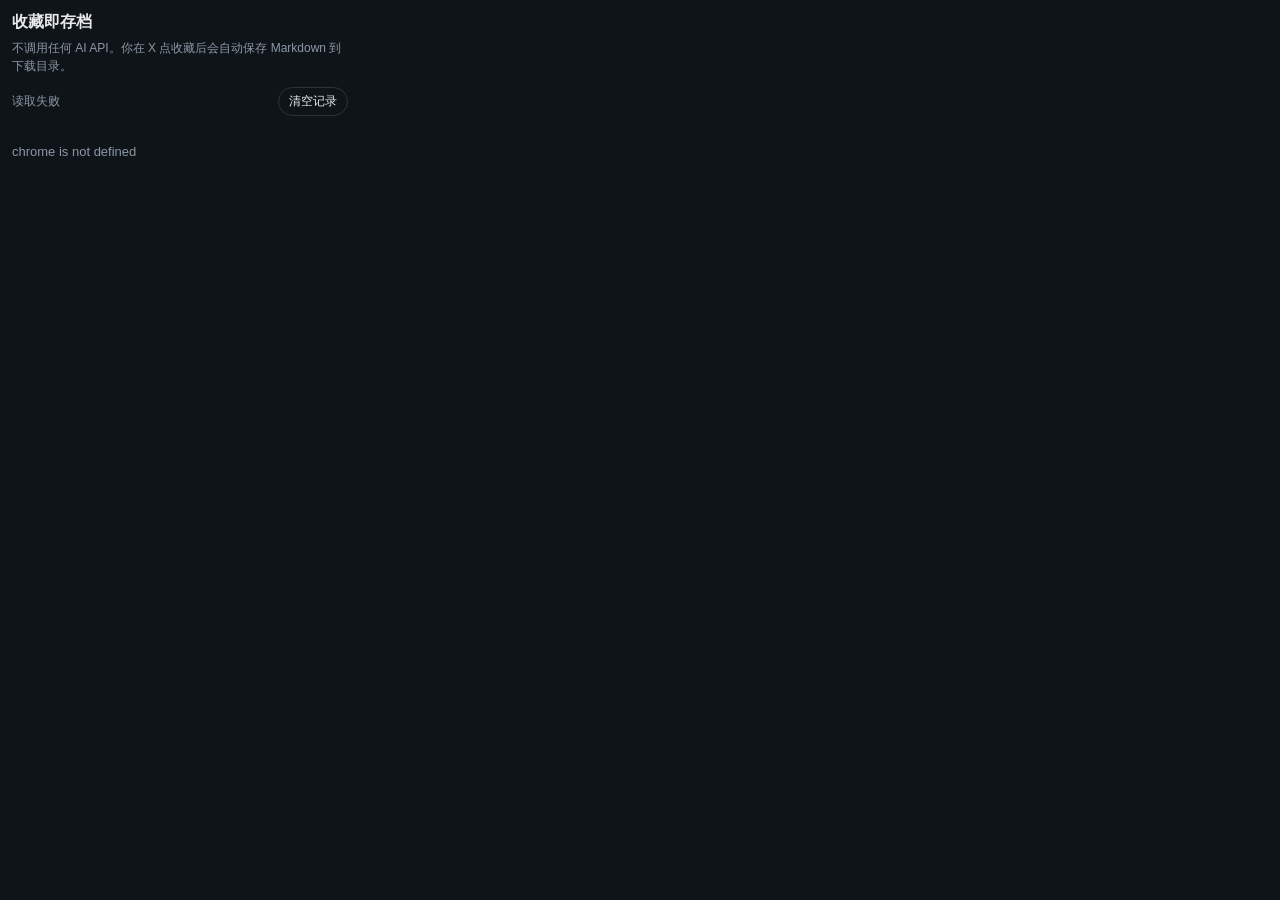
==== popup.html @ 8b6d8b6c "feat: initial release x bookmark markdown no-api extension" ====
<!doctype html>
<html lang="zh-CN">
  <head>
    <meta charset="UTF-8" />
    <meta name="viewport" content="width=device-width, initial-scale=1.0" />
    <title>X Bookmark Local Saver</title>
    <link rel="stylesheet" href="popup.css" />
  </head>
  <body>
    <main class="popup">
      <h1>收藏即存档</h1>
      <p class="desc">不调用任何 AI API。你在 X 点收藏后会自动保存 Markdown 到下载目录。</p>

      <div class="stats">
        <span id="countText">已保存 0 条</span>
        <button id="clearBtn" type="button">清空记录</button>
      </div>

      <div id="empty" class="empty">暂无保存记录</div>
      <div id="list" class="list"></div>
    </main>
    <script src="popup.js"></script>
  </body>
</html>
---- popup.css ----
body {
  margin: 0;
  background: #0f1419;
  color: #e7e9ea;
  font-family: -apple-system, BlinkMacSystemFont, "Segoe UI", Roboto, sans-serif;
}

.popup {
  width: 360px;
  max-height: 560px;
  padding: 12px;
  box-sizing: border-box;
}

h1 {
  margin: 0 0 6px;
  font-size: 16px;
}

.desc {
  margin: 0 0 12px;
  color: #8b98a5;
  font-size: 12px;
  line-height: 1.5;
}

.stats {
  display: flex;
  justify-content: space-between;
  align-items: center;
  margin-bottom: 10px;
}

#countText {
  font-size: 12px;
  color: #8b98a5;
}

#clearBtn {
  border: 1px solid #2f3336;
  background: transparent;
  color: #e7e9ea;
  border-radius: 999px;
  font-size: 12px;
  padding: 5px 10px;
  cursor: pointer;
}

#clearBtn:hover {
  border-color: #4c5660;
}

.empty {
  font-size: 13px;
  color: #8b98a5;
  padding: 18px 0;
}

.list {
  display: flex;
  flex-direction: column;
  gap: 10px;
  max-height: 440px;
  overflow: auto;
}

.item {
  border: 1px solid #2f3336;
  border-radius: 10px;
  padding: 10px;
}

.item-top {
  display: flex;
  justify-content: space-between;
  gap: 8px;
}

.author {
  font-size: 12px;
  font-weight: 600;
}

.time {
  font-size: 11px;
  color: #8b98a5;
}

.preview {
  margin-top: 6px;
  font-size: 12px;
  line-height: 1.5;
  color: #c9d1d9;
  white-space: pre-wrap;
}

.actions {
  margin-top: 8px;
  display: flex;
  align-items: center;
  gap: 8px;
}

.link {
  color: #1d9bf0;
  text-decoration: none;
  font-size: 12px;
}

.path {
  margin-left: auto;
  font-size: 11px;
  color: #8b98a5;
}
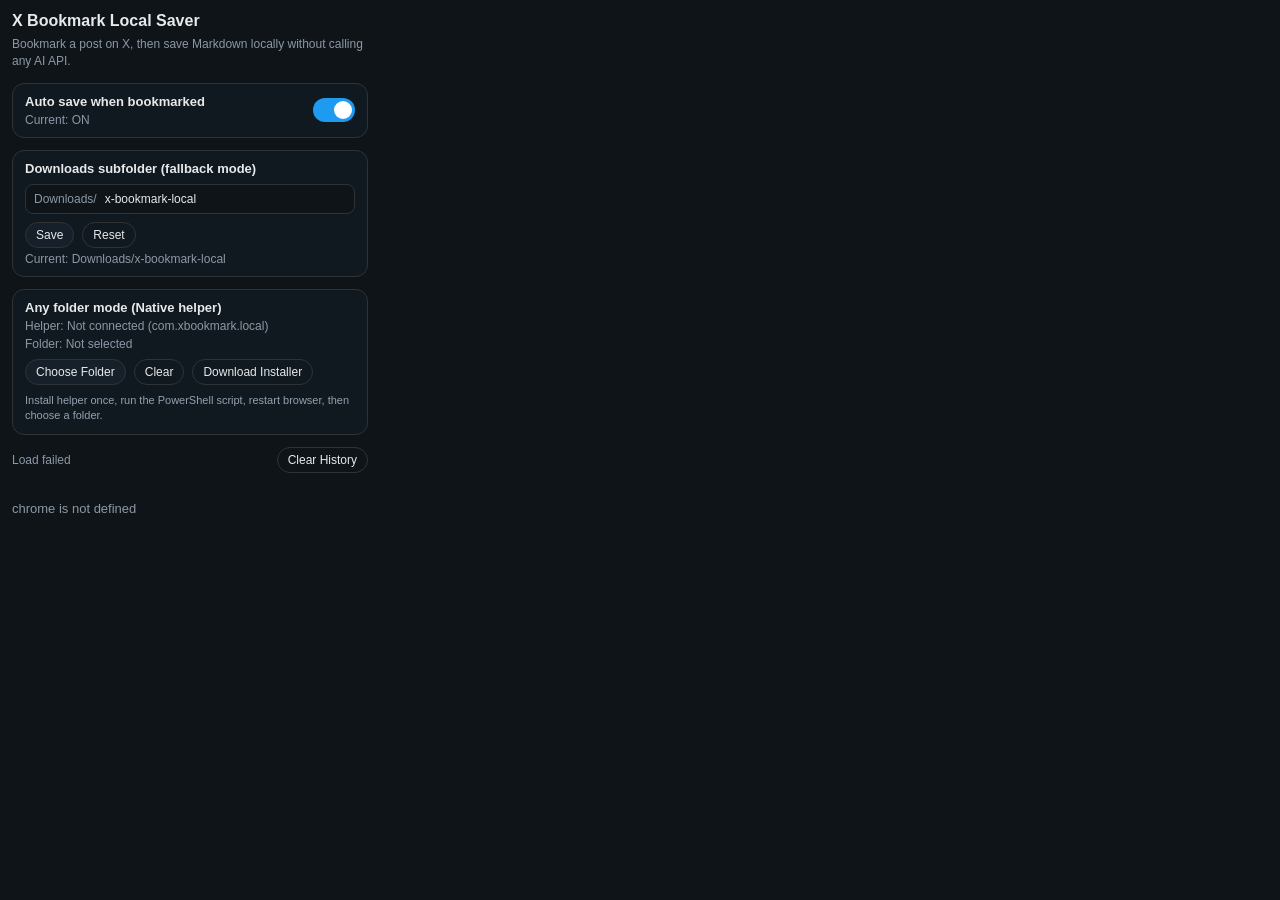
==== commit 44afa772: "chore: checkpoint native-folder prototype and autosave toggle" ====
--- a/popup.html
+++ b/popup.html
@@ -1,5 +1,5 @@
 <!doctype html>
-<html lang="zh-CN">
+<html lang="en">
   <head>
     <meta charset="UTF-8" />
     <meta name="viewport" content="width=device-width, initial-scale=1.0" />
@@ -8,15 +8,51 @@
   </head>
   <body>
     <main class="popup">
-      <h1>收藏即存档</h1>
-      <p class="desc">不调用任何 AI API。你在 X 点收藏后会自动保存 Markdown 到下载目录。</p>
+      <h1>X Bookmark Local Saver</h1>
+      <p class="desc">Bookmark a post on X, then save Markdown locally without calling any AI API.</p>
+
+      <section class="setting-row">
+        <div class="setting-text">
+          <div class="setting-title">Auto save when bookmarked</div>
+          <div id="autoSaveStatus" class="setting-status">Current: ON</div>
+        </div>
+        <label class="switch" for="autoSaveToggle" aria-label="Auto save toggle">
+          <input id="autoSaveToggle" type="checkbox" checked />
+          <span class="slider"></span>
+        </label>
+      </section>
+
+      <section class="folder-setting">
+        <div class="setting-title">Downloads subfolder (fallback mode)</div>
+        <div class="folder-input-row">
+          <span class="folder-prefix">Downloads/</span>
+          <input id="downloadDirInput" type="text" placeholder="x-bookmark-local" spellcheck="false" />
+        </div>
+        <div class="folder-actions">
+          <button id="saveDirBtn" type="button">Save</button>
+          <button id="resetDirBtn" type="button" class="ghost">Reset</button>
+        </div>
+        <div id="downloadDirStatus" class="setting-status">Current: Downloads/x-bookmark-local</div>
+      </section>
+
+      <section class="folder-setting native-setting">
+        <div class="setting-title">Any folder mode (Native helper)</div>
+        <div id="nativeStatus" class="setting-status">Helper: Checking...</div>
+        <div id="nativeFolderStatus" class="setting-status">Folder: Not selected</div>
+        <div class="folder-actions">
+          <button id="pickNativeFolderBtn" type="button">Choose Folder</button>
+          <button id="clearNativeFolderBtn" type="button" class="ghost">Clear</button>
+          <button id="installNativeBtn" type="button" class="ghost">Download Installer</button>
+        </div>
+        <div id="nativeHint" class="hint">Install helper once, run the PowerShell script, restart browser, then choose a folder.</div>
+      </section>
 
       <div class="stats">
-        <span id="countText">已保存 0 条</span>
-        <button id="clearBtn" type="button">清空记录</button>
+        <span id="countText">Saved 0 items</span>
+        <button id="clearBtn" type="button">Clear History</button>
       </div>
 
-      <div id="empty" class="empty">暂无保存记录</div>
+      <div id="empty" class="empty">No saved items yet.</div>
       <div id="list" class="list"></div>
     </main>
     <script src="popup.js"></script>
--- a/popup.css
+++ b/popup.css
@@ -6,8 +6,8 @@
 }
 
 .popup {
-  width: 360px;
-  max-height: 560px;
+  width: 380px;
+  max-height: 620px;
   padding: 12px;
   box-sizing: border-box;
 }
@@ -21,24 +21,82 @@
   margin: 0 0 12px;
   color: #8b98a5;
   font-size: 12px;
-  line-height: 1.5;
-}
-
-.stats {
+  line-height: 1.45;
+}
+
+.setting-row {
   display: flex;
   justify-content: space-between;
   align-items: center;
-  margin-bottom: 10px;
-}
-
-#countText {
-  font-size: 12px;
-  color: #8b98a5;
-}
-
-#clearBtn {
-  border: 1px solid #2f3336;
+  gap: 12px;
+  border: 1px solid #2f3336;
+  border-radius: 12px;
+  padding: 10px 12px;
+  margin-bottom: 12px;
+  background: #111920;
+}
+
+.setting-text {
+  min-width: 0;
+}
+
+.setting-title {
+  font-size: 13px;
+  font-weight: 600;
+  color: #e7e9ea;
+}
+
+.setting-status {
+  margin-top: 4px;
+  font-size: 12px;
+  color: #8b98a5;
+  word-break: break-all;
+}
+
+.folder-setting {
+  border: 1px solid #2f3336;
+  border-radius: 12px;
+  padding: 10px 12px;
+  margin-bottom: 12px;
+  background: #111920;
+}
+
+.folder-input-row {
+  margin-top: 8px;
+  display: flex;
+  align-items: center;
+  gap: 6px;
+  border: 1px solid #2f3336;
+  border-radius: 8px;
+  padding: 6px 8px;
+  background: #0f1419;
+}
+
+.folder-prefix {
+  font-size: 12px;
+  color: #8b98a5;
+  white-space: nowrap;
+}
+
+#downloadDirInput {
+  flex: 1;
+  border: none;
+  outline: none;
   background: transparent;
+  color: #e7e9ea;
+  font-size: 12px;
+}
+
+.folder-actions {
+  margin-top: 8px;
+  display: flex;
+  gap: 8px;
+  flex-wrap: wrap;
+}
+
+.folder-actions button {
+  border: 1px solid #2f3336;
+  background: #16202a;
   color: #e7e9ea;
   border-radius: 999px;
   font-size: 12px;
@@ -46,6 +104,85 @@
   cursor: pointer;
 }
 
+.folder-actions button:hover {
+  border-color: #4c5660;
+}
+
+.folder-actions button.ghost {
+  background: transparent;
+}
+
+.hint {
+  margin-top: 8px;
+  color: #93a1af;
+  font-size: 11px;
+  line-height: 1.4;
+}
+
+.switch {
+  position: relative;
+  width: 42px;
+  height: 24px;
+  display: inline-block;
+}
+
+.switch input {
+  opacity: 0;
+  width: 0;
+  height: 0;
+}
+
+.slider {
+  position: absolute;
+  inset: 0;
+  border-radius: 999px;
+  background: #2f3336;
+  cursor: pointer;
+  transition: background 0.2s ease;
+}
+
+.slider::before {
+  content: '';
+  position: absolute;
+  width: 18px;
+  height: 18px;
+  left: 3px;
+  top: 3px;
+  border-radius: 50%;
+  background: #fff;
+  transition: transform 0.2s ease;
+}
+
+.switch input:checked + .slider {
+  background: #1d9bf0;
+}
+
+.switch input:checked + .slider::before {
+  transform: translateX(18px);
+}
+
+.stats {
+  display: flex;
+  justify-content: space-between;
+  align-items: center;
+  margin-bottom: 10px;
+}
+
+#countText {
+  font-size: 12px;
+  color: #8b98a5;
+}
+
+#clearBtn {
+  border: 1px solid #2f3336;
+  background: transparent;
+  color: #e7e9ea;
+  border-radius: 999px;
+  font-size: 12px;
+  padding: 5px 10px;
+  cursor: pointer;
+}
+
 #clearBtn:hover {
   border-color: #4c5660;
 }
@@ -60,7 +197,7 @@
   display: flex;
   flex-direction: column;
   gap: 10px;
-  max-height: 440px;
+  max-height: 230px;
   overflow: auto;
 }
 
@@ -89,7 +226,7 @@
 .preview {
   margin-top: 6px;
   font-size: 12px;
-  line-height: 1.5;
+  line-height: 1.45;
   color: #c9d1d9;
   white-space: pre-wrap;
 }
@@ -111,4 +248,8 @@
   margin-left: auto;
   font-size: 11px;
   color: #8b98a5;
-}
+  max-width: 190px;
+  white-space: nowrap;
+  overflow: hidden;
+  text-overflow: ellipsis;
+}
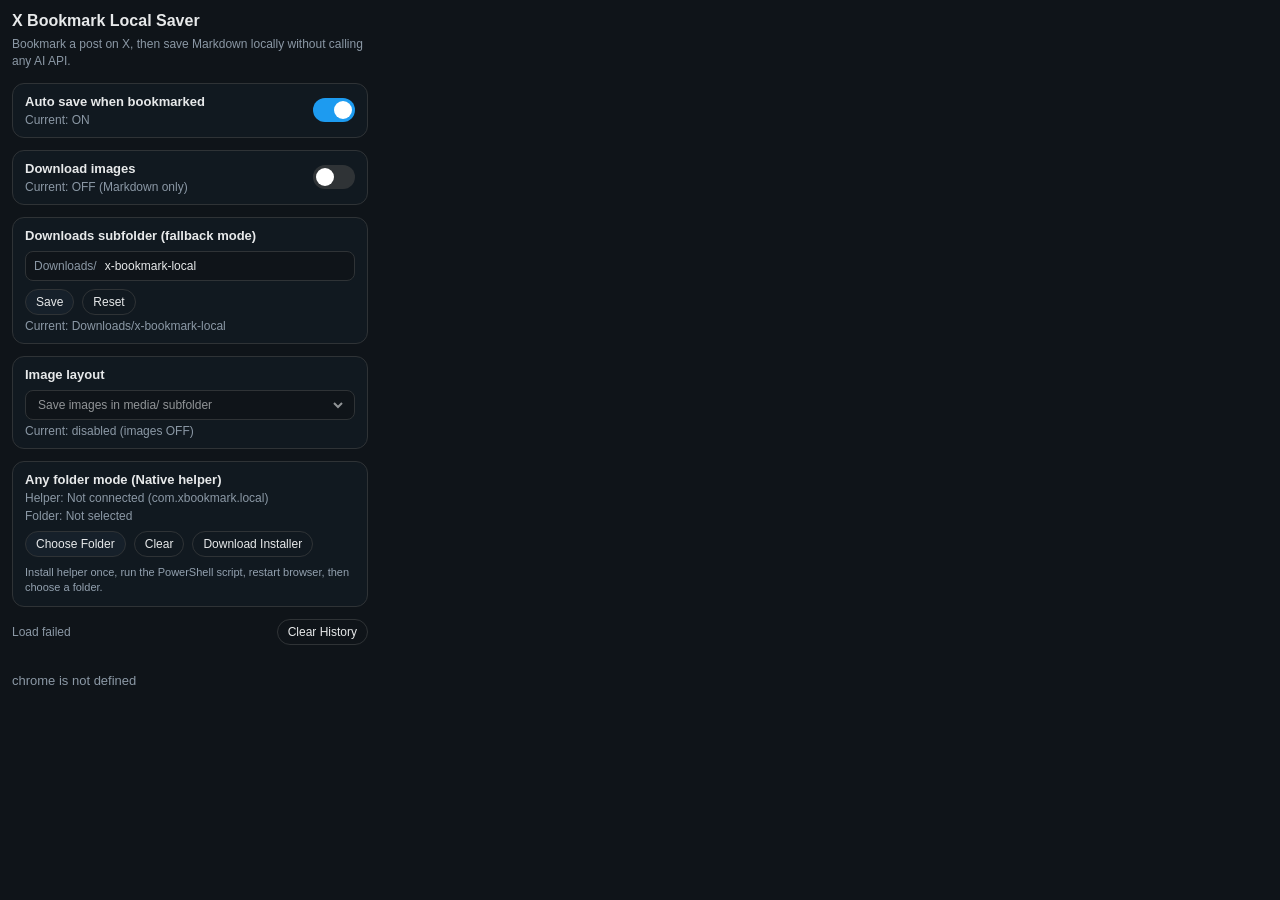
==== commit a4315541: "feat(output): default to markdown-only save Add an image download toggle in popup and default it to " ====
--- a/popup.html
+++ b/popup.html
@@ -22,6 +22,17 @@
         </label>
       </section>
 
+      <section class="setting-row">
+        <div class="setting-text">
+          <div class="setting-title">Download images</div>
+          <div id="downloadImagesStatus" class="setting-status">Current: OFF (Markdown only)</div>
+        </div>
+        <label class="switch" for="downloadImagesToggle" aria-label="Download images toggle">
+          <input id="downloadImagesToggle" type="checkbox" />
+          <span class="slider"></span>
+        </label>
+      </section>
+
       <section class="folder-setting">
         <div class="setting-title">Downloads subfolder (fallback mode)</div>
         <div class="folder-input-row">
@@ -33,6 +44,17 @@
           <button id="resetDirBtn" type="button" class="ghost">Reset</button>
         </div>
         <div id="downloadDirStatus" class="setting-status">Current: Downloads/x-bookmark-local</div>
+      </section>
+
+      <section class="folder-setting">
+        <div class="setting-title">Image layout</div>
+        <div class="folder-input-row">
+          <select id="mediaLayoutSelect" aria-label="Image layout">
+            <option value="subfolder">Save images in media/ subfolder</option>
+            <option value="same-folder">Save images next to markdown (single folder)</option>
+          </select>
+        </div>
+        <div id="mediaLayoutStatus" class="setting-status">Current: media/ subfolder</div>
       </section>
 
       <section class="folder-setting native-setting">
--- a/popup.css
+++ b/popup.css
@@ -85,6 +85,25 @@
   background: transparent;
   color: #e7e9ea;
   font-size: 12px;
+}
+
+#mediaLayoutSelect {
+  width: 100%;
+  border: none;
+  outline: none;
+  background: transparent;
+  color: #e7e9ea;
+  font-size: 12px;
+}
+
+#mediaLayoutSelect option {
+  background: #111920;
+  color: #e7e9ea;
+}
+
+#mediaLayoutSelect:disabled {
+  opacity: 0.6;
+  cursor: not-allowed;
 }
 
 .folder-actions {
